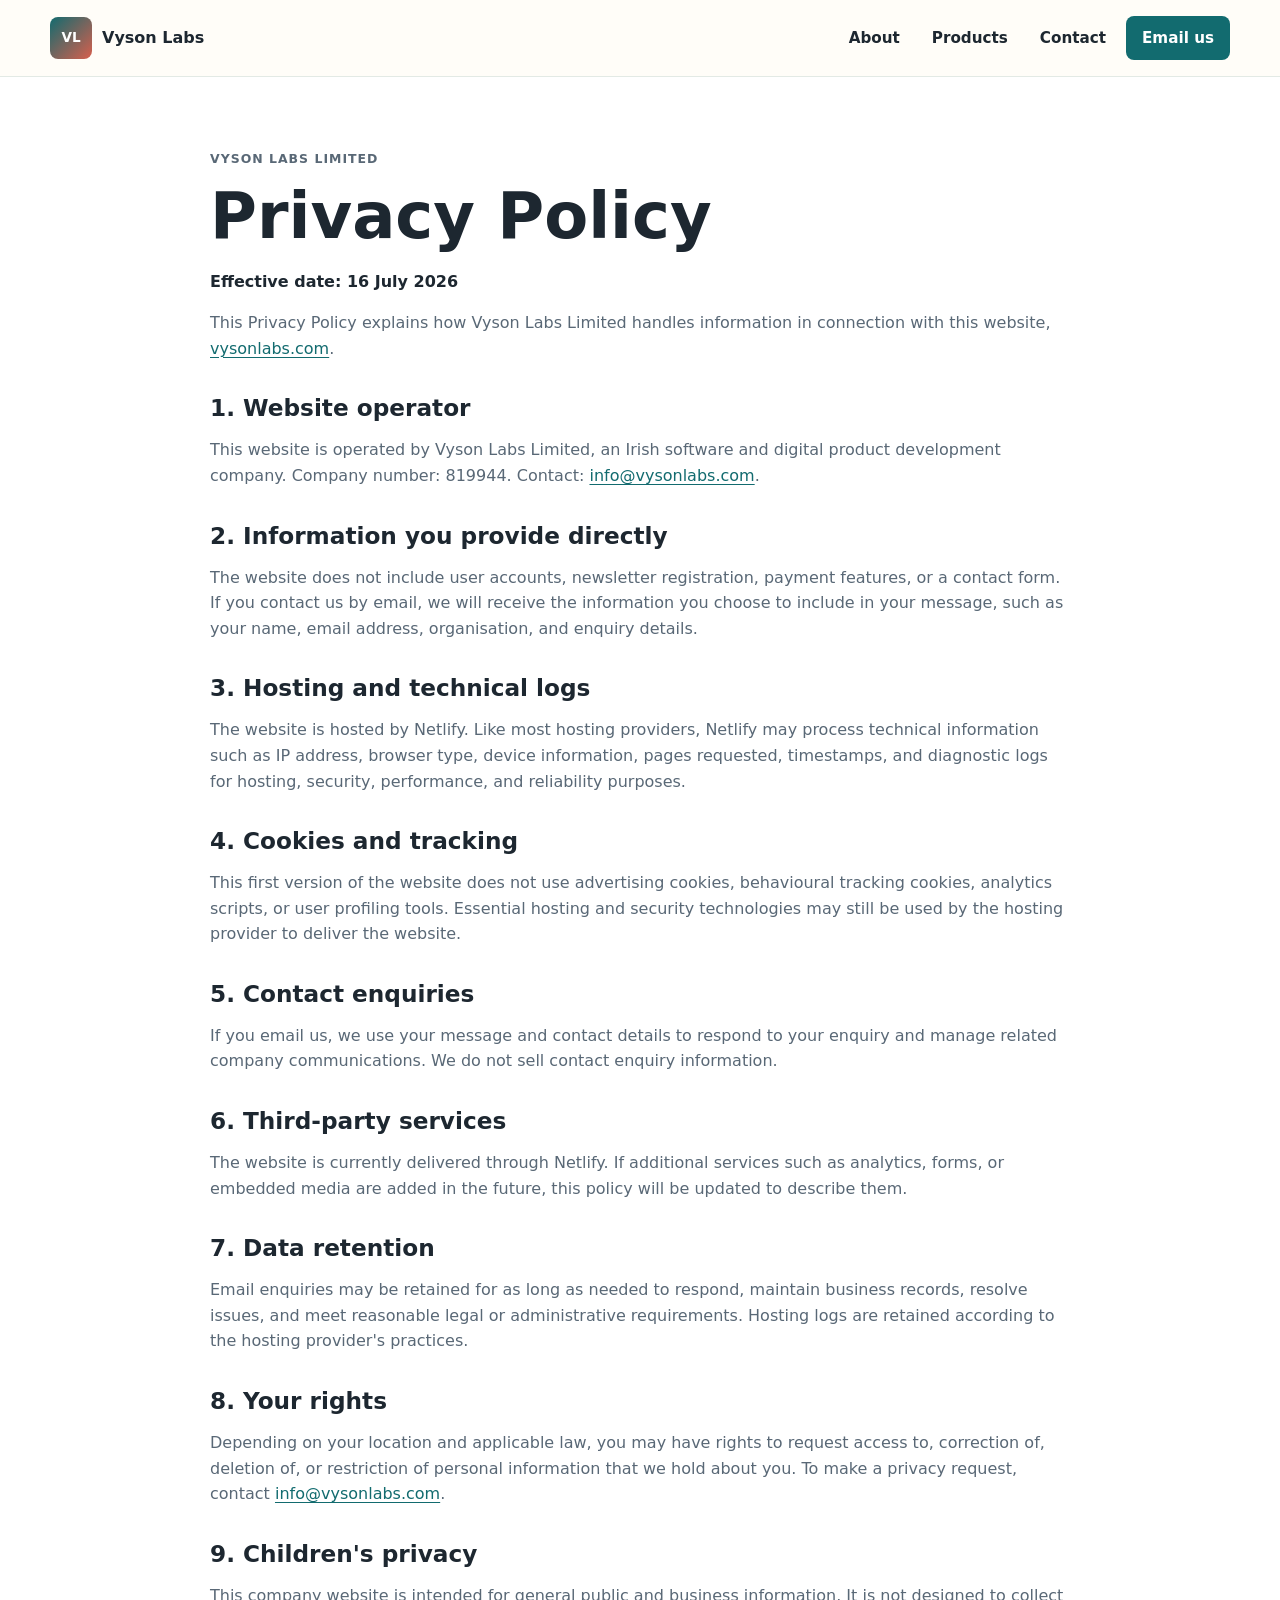
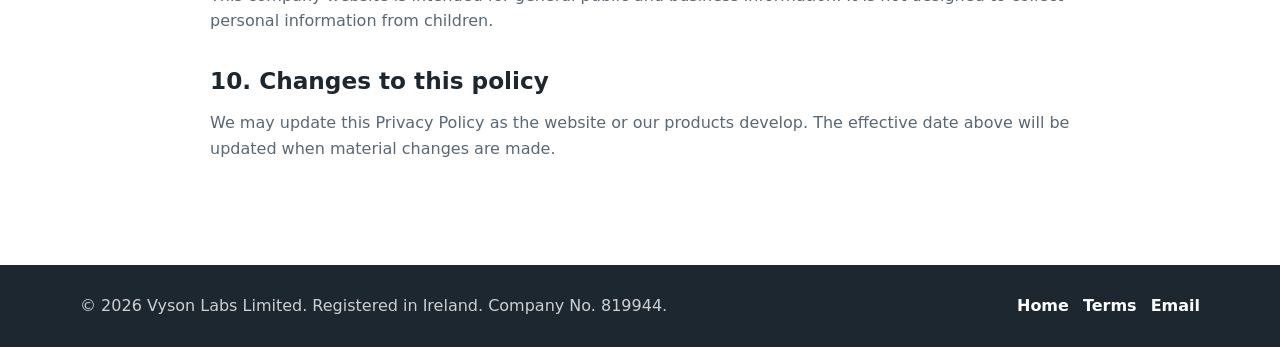
==== privacy/index.html @ 1d6f96e5 "Build static Vyson Labs website" ====
<!doctype html>
<html lang="en">
<head>
  <meta charset="utf-8">
  <meta name="viewport" content="width=device-width, initial-scale=1">
  <title>Privacy Policy | Vyson Labs Limited</title>
  <meta name="description" content="Privacy Policy for the Vyson Labs Limited website.">
  <link rel="canonical" href="https://vysonlabs.com/privacy/">
  <meta name="theme-color" content="#126b6f">
  <link rel="icon" href="../favicon.svg" type="image/svg+xml">
  <link rel="stylesheet" href="../assets/css/styles.css">
</head>
<body>
  <a class="skip-link" href="#main">Skip to content</a>
  <header class="site-header" data-header>
    <nav class="nav" aria-label="Primary navigation">
      <a class="brand" href="../" aria-label="Vyson Labs home"><span class="brand-mark" aria-hidden="true">VL</span><span>Vyson Labs</span></a>
      <button class="nav-toggle" type="button" aria-expanded="false" aria-controls="primary-menu"><span class="sr-only">Toggle navigation</span><span aria-hidden="true"></span><span aria-hidden="true"></span><span aria-hidden="true"></span></button>
      <div class="nav-links" id="primary-menu">
        <a href="../#about">About</a>
        <a href="../#products">Products</a>
        <a href="../#contact">Contact</a>
        <a class="nav-contact" href="mailto:info@vysonlabs.com">Email us</a>
      </div>
    </nav>
  </header>
  <main id="main" class="legal-page">
    <article class="container legal-content">
      <p class="eyebrow">Vyson Labs Limited</p>
      <h1>Privacy Policy</h1>
      <p class="effective-date">Effective date: 16 July 2026</p>
      <p>This Privacy Policy explains how Vyson Labs Limited handles information in connection with this website, <a href="https://vysonlabs.com">vysonlabs.com</a>.</p>

      <h2>1. Website operator</h2>
      <p>This website is operated by Vyson Labs Limited, an Irish software and digital product development company. Company number: 819944. Contact: <a href="mailto:info@vysonlabs.com">info@vysonlabs.com</a>.</p>

      <h2>2. Information you provide directly</h2>
      <p>The website does not include user accounts, newsletter registration, payment features, or a contact form. If you contact us by email, we will receive the information you choose to include in your message, such as your name, email address, organisation, and enquiry details.</p>

      <h2>3. Hosting and technical logs</h2>
      <p>The website is hosted by Netlify. Like most hosting providers, Netlify may process technical information such as IP address, browser type, device information, pages requested, timestamps, and diagnostic logs for hosting, security, performance, and reliability purposes.</p>

      <h2>4. Cookies and tracking</h2>
      <p>This first version of the website does not use advertising cookies, behavioural tracking cookies, analytics scripts, or user profiling tools. Essential hosting and security technologies may still be used by the hosting provider to deliver the website.</p>

      <h2>5. Contact enquiries</h2>
      <p>If you email us, we use your message and contact details to respond to your enquiry and manage related company communications. We do not sell contact enquiry information.</p>

      <h2>6. Third-party services</h2>
      <p>The website is currently delivered through Netlify. If additional services such as analytics, forms, or embedded media are added in the future, this policy will be updated to describe them.</p>

      <h2>7. Data retention</h2>
      <p>Email enquiries may be retained for as long as needed to respond, maintain business records, resolve issues, and meet reasonable legal or administrative requirements. Hosting logs are retained according to the hosting provider's practices.</p>

      <h2>8. Your rights</h2>
      <p>Depending on your location and applicable law, you may have rights to request access to, correction of, deletion of, or restriction of personal information that we hold about you. To make a privacy request, contact <a href="mailto:info@vysonlabs.com">info@vysonlabs.com</a>.</p>

      <h2>9. Children's privacy</h2>
      <p>This company website is intended for general public and business information. It is not designed to collect personal information from children.</p>

      <h2>10. Changes to this policy</h2>
      <p>We may update this Privacy Policy as the website or our products develop. The effective date above will be updated when material changes are made.</p>
    </article>
  </main>
  <footer class="site-footer">
    <div class="container footer-grid"><p>© 2026 Vyson Labs Limited. Registered in Ireland. Company No. 819944.</p><div class="footer-links"><a href="../">Home</a><a href="../terms/">Terms</a><a href="mailto:info@vysonlabs.com">Email</a></div></div>
  </footer>
  <script src="../assets/js/main.js" defer></script>
</body>
</html>
---- assets/css/styles.css ----
:root {
  --ink: #1d2730;
  --muted: #596876;
  --paper: #fffdf8;
  --surface: #ffffff;
  --soft: #eef7f4;
  --teal: #126b6f;
  --teal-dark: #0d4f52;
  --coral: #d75f4d;
  --gold: #e0aa37;
  --mint: #9fd8c6;
  --line: #dce7e2;
  --shadow: 0 24px 70px rgba(29, 39, 48, 0.12);
  --radius: 8px;
  --max: 1120px;
}

* { box-sizing: border-box; }
html { scroll-behavior: smooth; }
body {
  margin: 0;
  font-family: Inter, ui-sans-serif, system-ui, -apple-system, BlinkMacSystemFont, "Segoe UI", sans-serif;
  color: var(--ink);
  background: var(--paper);
  line-height: 1.6;
  text-rendering: optimizeLegibility;
}
body.nav-open { overflow: hidden; }
a { color: var(--teal); text-underline-offset: 0.18em; }
a:hover { color: var(--teal-dark); }
img { max-width: 100%; height: auto; }
.container { width: min(100% - 40px, var(--max)); margin: 0 auto; }
.section-pad { padding: 88px 0; }
.skip-link {
  position: absolute;
  left: 16px;
  top: -80px;
  z-index: 20;
  background: var(--ink);
  color: #fff;
  padding: 10px 14px;
  border-radius: var(--radius);
}
.skip-link:focus { top: 16px; }
:focus-visible { outline: 3px solid var(--gold); outline-offset: 4px; }
.sr-only {
  position: absolute;
  width: 1px;
  height: 1px;
  padding: 0;
  margin: -1px;
  overflow: hidden;
  clip: rect(0, 0, 0, 0);
  white-space: nowrap;
  border: 0;
}

.site-header {
  position: sticky;
  top: 0;
  z-index: 10;
  background: rgba(255, 253, 248, 0.92);
  border-bottom: 1px solid rgba(220, 231, 226, 0.8);
  backdrop-filter: blur(16px);
}
.nav {
  width: min(100% - 40px, 1180px);
  min-height: 76px;
  margin: 0 auto;
  display: flex;
  align-items: center;
  justify-content: space-between;
  gap: 24px;
}
.brand {
  display: inline-flex;
  align-items: center;
  gap: 10px;
  color: var(--ink);
  font-weight: 800;
  text-decoration: none;
  letter-spacing: 0;
}
.brand-mark {
  display: grid;
  place-items: center;
  width: 42px;
  height: 42px;
  border-radius: var(--radius);
  color: #fff;
  background: linear-gradient(135deg, var(--teal), var(--coral));
  font-size: 0.85rem;
  font-weight: 800;
}
.nav-links {
  display: flex;
  align-items: center;
  gap: 8px;
}
.nav-links a {
  color: var(--ink);
  text-decoration: none;
  font-weight: 700;
  font-size: 0.95rem;
  padding: 10px 12px;
  border-radius: var(--radius);
}
.nav-links a:hover { background: var(--soft); color: var(--teal-dark); }
.nav-links .nav-contact {
  background: var(--teal);
  color: #fff;
  padding-inline: 16px;
}
.nav-links .nav-contact:hover { background: var(--teal-dark); color: #fff; }
.nav-toggle {
  display: none;
  width: 44px;
  height: 44px;
  border: 1px solid var(--line);
  border-radius: var(--radius);
  background: var(--surface);
  padding: 10px;
}
.nav-toggle span:not(.sr-only) {
  display: block;
  width: 100%;
  height: 2px;
  margin: 5px 0;
  background: var(--ink);
}

.hero {
  position: relative;
  overflow: hidden;
  background:
    radial-gradient(circle at 82% 20%, rgba(224, 170, 55, 0.2), transparent 28%),
    linear-gradient(135deg, #fffdf8 0%, #eef7f4 100%);
}
.hero-grid {
  display: grid;
  grid-template-columns: minmax(0, 1.05fr) minmax(340px, 0.95fr);
  align-items: center;
  gap: 64px;
}
.eyebrow {
  margin: 0 0 12px;
  color: var(--coral);
  font-size: 0.78rem;
  font-weight: 800;
  letter-spacing: 0.08em;
  text-transform: uppercase;
}
h1, h2, h3 { line-height: 1.12; margin: 0; letter-spacing: 0; }
h1 { font-size: clamp(2.45rem, 6vw, 5.25rem); max-width: 850px; }
h2 { font-size: clamp(2rem, 4vw, 3.3rem); }
h3 { font-size: 1.25rem; }
.hero-text {
  max-width: 680px;
  margin: 24px 0 0;
  color: var(--muted);
  font-size: clamp(1.05rem, 2vw, 1.28rem);
}
.hero-actions {
  display: flex;
  flex-wrap: wrap;
  gap: 14px;
  margin-top: 34px;
}
.button {
  display: inline-flex;
  align-items: center;
  justify-content: center;
  min-height: 48px;
  border-radius: var(--radius);
  padding: 12px 18px;
  font-weight: 800;
  text-decoration: none;
  border: 1px solid transparent;
}
.button.primary { background: var(--teal); color: #fff; box-shadow: 0 12px 28px rgba(18, 107, 111, 0.22); }
.button.primary:hover { background: var(--teal-dark); color: #fff; }
.button.secondary { background: #fff; color: var(--teal-dark); border-color: var(--line); }
.button.secondary:hover { border-color: var(--teal); }
.hero-visual {
  position: relative;
  min-height: 430px;
}
.device-panel {
  position: relative;
  z-index: 2;
  min-height: 400px;
  border: 1px solid rgba(18, 107, 111, 0.14);
  border-radius: 28px;
  background: linear-gradient(150deg, #ffffff, #eef7f4 60%, #fff3dc);
  box-shadow: var(--shadow);
  padding: 32px;
  overflow: hidden;
}
.device-panel::before {
  content: "";
  position: absolute;
  inset: 90px 28px auto auto;
  width: 170px;
  height: 170px;
  border-radius: 50%;
  background: conic-gradient(from 20deg, var(--teal), var(--mint), var(--gold), var(--coral), var(--teal));
  opacity: 0.82;
}
.device-topline {
  width: 90px;
  height: 8px;
  border-radius: 999px;
  background: rgba(29, 39, 48, 0.16);
  margin: 0 auto 42px;
}
.learning-card {
  position: absolute;
  display: flex;
  align-items: center;
  gap: 12px;
  min-width: 190px;
  padding: 16px;
  border: 1px solid rgba(220, 231, 226, 0.9);
  border-radius: var(--radius);
  background: rgba(255, 255, 255, 0.86);
  box-shadow: 0 18px 45px rgba(29, 39, 48, 0.12);
}
.card-one { left: 34px; top: 110px; }
.card-two { right: 34px; top: 220px; }
.card-three { left: 72px; bottom: 42px; }
.mini-icon {
  display: grid;
  place-items: center;
  width: 44px;
  height: 44px;
  border-radius: var(--radius);
  color: #fff;
  background: var(--teal);
  font-weight: 900;
}
.card-two .mini-icon { background: var(--coral); }
.card-three .mini-icon { background: var(--gold); color: var(--ink); }
.signal-block {
  position: absolute;
  border-radius: 24px;
  background: var(--coral);
  opacity: 0.18;
}
.signal-a { width: 120px; height: 120px; right: -16px; top: -12px; }
.signal-b { width: 170px; height: 90px; left: -22px; bottom: 28px; background: var(--teal); }

.about-band { background: #fff; }
.two-column {
  display: grid;
  grid-template-columns: minmax(220px, 0.8fr) minmax(0, 1.2fr);
  gap: 56px;
}
.content-stack p { margin: 0 0 18px; color: var(--muted); font-size: 1.05rem; }
.company-facts {
  display: grid;
  grid-template-columns: repeat(2, minmax(0, 1fr));
  gap: 14px;
  margin: 28px 0 0;
}
.company-facts div {
  border: 1px solid var(--line);
  border-radius: var(--radius);
  background: var(--paper);
  padding: 16px;
}
dt { color: var(--muted); font-size: 0.85rem; font-weight: 800; }
dd { margin: 4px 0 0; font-weight: 800; }
.section-heading { max-width: 760px; margin-bottom: 36px; }
.section-heading p:not(.eyebrow) { color: var(--muted); font-size: 1.08rem; margin: 14px 0 0; }
.section-heading.compact { max-width: 680px; }
.product-grid { display: grid; grid-template-columns: repeat(2, minmax(0, 1fr)); gap: 24px; }
.product-card {
  display: grid;
  grid-template-columns: auto 1fr;
  gap: 20px;
  min-height: 100%;
  border: 1px solid var(--line);
  border-radius: var(--radius);
  background: #fff;
  padding: 24px;
  box-shadow: 0 16px 50px rgba(29, 39, 48, 0.08);
}
.product-icon {
  display: grid;
  place-items: center;
  width: 58px;
  height: 58px;
  border-radius: var(--radius);
  color: #fff;
  font-weight: 900;
  background: var(--teal);
}
.product-icon.lumora { background: var(--coral); }
.product-title-row {
  display: flex;
  flex-wrap: wrap;
  align-items: center;
  gap: 10px;
  justify-content: space-between;
  margin-bottom: 12px;
}
.status {
  display: inline-flex;
  align-items: center;
  min-height: 28px;
  border-radius: 999px;
  padding: 4px 10px;
  background: var(--soft);
  color: var(--teal-dark);
  font-size: 0.78rem;
  font-weight: 900;
}
.status.concept { background: #fff3dc; color: #76510a; }
.product-card p { color: var(--muted); margin: 0 0 16px; }
.feature-list { padding-left: 18px; margin: 0 0 16px; color: var(--ink); }
.feature-list li { margin: 7px 0; }
.audience { font-size: 0.95rem; }
.approach-band { background: var(--teal-dark); color: #fff; }
.approach-band .eyebrow { color: var(--mint); }
.approach-band .section-heading p { color: rgba(255,255,255,0.78); }
.values-grid {
  display: grid;
  grid-template-columns: repeat(4, minmax(0, 1fr));
  gap: 16px;
}
.values-grid article {
  border: 1px solid rgba(255, 255, 255, 0.18);
  border-radius: var(--radius);
  padding: 20px;
  background: rgba(255, 255, 255, 0.07);
}
.values-grid p { margin: 10px 0 0; color: rgba(255, 255, 255, 0.78); }
.contact-section { background: #fff; }
.contact-grid {
  display: grid;
  grid-template-columns: minmax(0, 1fr) minmax(280px, 420px);
  gap: 40px;
  align-items: start;
}
.contact-grid p { max-width: 650px; color: var(--muted); font-size: 1.08rem; }
.contact-card {
  display: grid;
  gap: 8px;
  border: 1px solid var(--line);
  border-radius: var(--radius);
  background: var(--paper);
  padding: 24px;
  font-style: normal;
  font-weight: 700;
}
.site-footer {
  background: var(--ink);
  color: rgba(255, 255, 255, 0.78);
  padding: 28px 0;
}
.footer-grid {
  display: flex;
  justify-content: space-between;
  align-items: center;
  gap: 20px;
}
.footer-grid p { margin: 0; }
.footer-links { display: flex; flex-wrap: wrap; gap: 14px; }
.footer-links a { color: #fff; font-weight: 700; text-decoration: none; }
.footer-links a:hover { text-decoration: underline; }
.legal-page { background: #fff; }
.legal-content {
  max-width: 860px;
  padding-top: 72px;
  padding-bottom: 88px;
}
.legal-content h1 { font-size: clamp(2.3rem, 5vw, 4rem); }
.legal-content h2 { font-size: 1.45rem; margin-top: 34px; }
.legal-content p { color: var(--muted); }
.effective-date { font-weight: 800; color: var(--ink) !important; }

@media (max-width: 900px) {
  .section-pad { padding: 68px 0; }
  .hero-grid, .two-column, .contact-grid { grid-template-columns: 1fr; }
  .hero-grid { gap: 42px; }
  .hero-visual { min-height: 360px; }
  .device-panel { min-height: 350px; }
  .product-grid, .values-grid { grid-template-columns: 1fr; }
  .company-facts { grid-template-columns: 1fr; }
}

@media (max-width: 760px) {
  .container, .nav { width: min(100% - 28px, var(--max)); }
  .nav-toggle { display: block; }
  .nav-links {
    position: fixed;
    inset: 76px 14px auto 14px;
    display: none;
    flex-direction: column;
    align-items: stretch;
    gap: 6px;
    padding: 14px;
    border: 1px solid var(--line);
    border-radius: var(--radius);
    background: #fff;
    box-shadow: var(--shadow);
  }
  body.nav-open .nav-links { display: flex; }
  .nav-links a { padding: 13px 12px; }
  .hero { padding-top: 12px; }
  h1 { font-size: clamp(2.35rem, 13vw, 3.8rem); }
  .hero-actions { align-items: stretch; flex-direction: column; }
  .button { width: 100%; }
  .product-card { grid-template-columns: 1fr; }
  .footer-grid { align-items: flex-start; flex-direction: column; }
  .learning-card { min-width: 160px; }
  .card-one { left: 18px; }
  .card-two { right: 18px; }
  .card-three { left: 34px; }
}

@media (max-width: 430px) {
  .section-pad { padding: 56px 0; }
  .device-panel { padding: 24px 18px; }
  .hero-visual { min-height: 330px; }
  .device-panel { min-height: 320px; }
  .learning-card { padding: 12px; min-width: 142px; }
  .mini-icon { width: 38px; height: 38px; }
  .card-two { top: 192px; }
  .card-three { bottom: 30px; left: 18px; }
}

@media (prefers-reduced-motion: reduce) {
  *, *::before, *::after {
    animation-duration: 0.01ms !important;
    animation-iteration-count: 1 !important;
    scroll-behavior: auto !important;
    transition-duration: 0.01ms !important;
  }
}

.not-found-page {
  min-height: 62vh;
  display: grid;
  align-items: center;
  background: linear-gradient(135deg, #fffdf8 0%, #eef7f4 100%);
}
.not-found-content {
  max-width: 760px;
  padding-top: 84px;
  padding-bottom: 84px;
}
.not-found-content p:not(.eyebrow) {
  color: var(--muted);
  font-size: 1.12rem;
  margin: 20px 0 0;
}
@media (max-width: 760px) {
  .static-links {
    position: static;
    display: flex;
    flex-direction: row;
    box-shadow: none;
    border: 0;
    padding: 0;
    background: transparent;
  }
  .static-links a:not(.nav-contact) { display: none; }
}
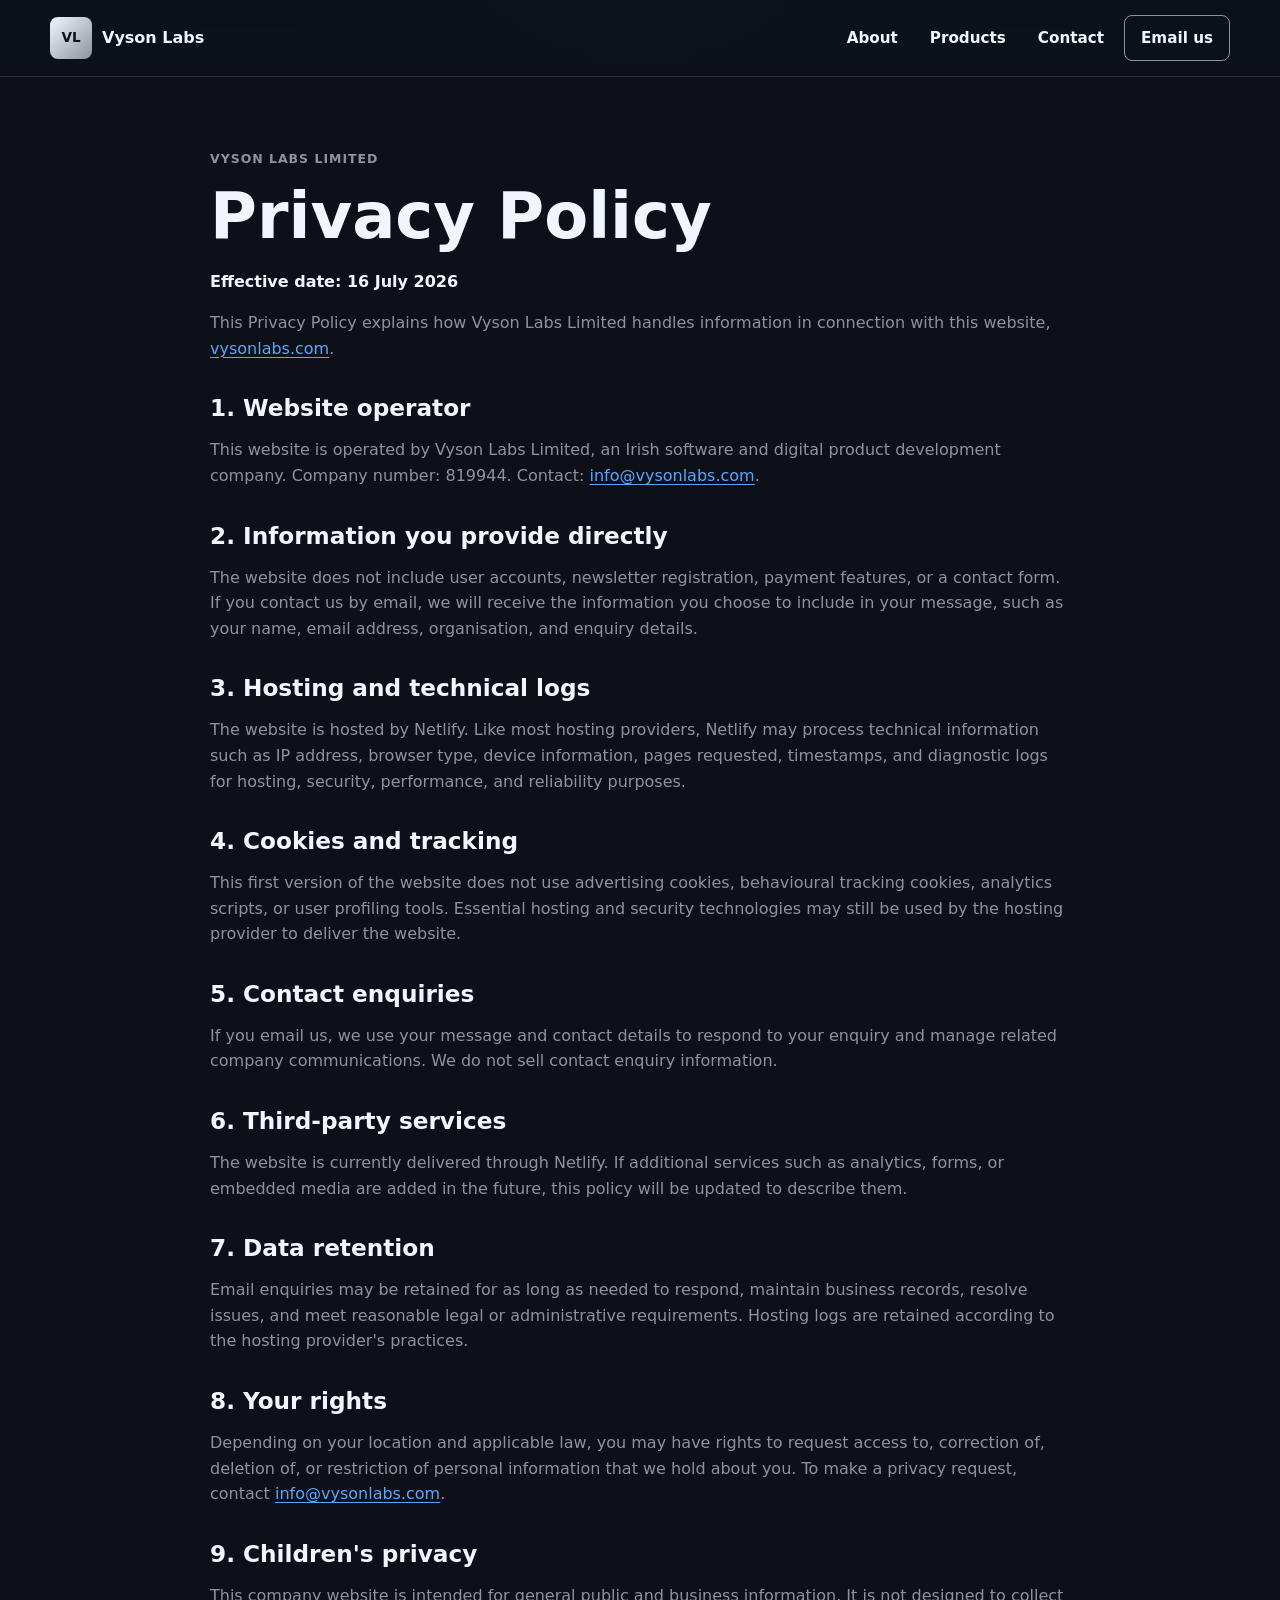
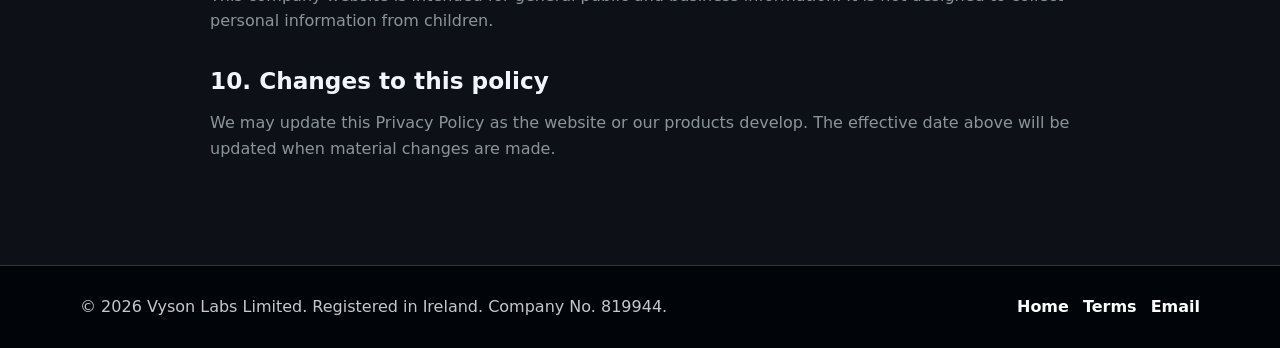
==== commit c97f8db6: "Update contact email and dark landing page" ====
--- a/privacy/index.html
+++ b/privacy/index.html
@@ -8,7 +8,7 @@
   <link rel="canonical" href="https://vysonlabs.com/privacy/">
   <meta name="theme-color" content="#126b6f">
   <link rel="icon" href="../favicon.svg" type="image/svg+xml">
-  <link rel="stylesheet" href="../assets/css/styles.css">
+  <link rel="stylesheet" href="../assets/css/styles.css?v=dark-landing">
 </head>
 <body>
   <a class="skip-link" href="#main">Skip to content</a>
--- a/assets/css/styles.css
+++ b/assets/css/styles.css
@@ -467,3 +467,446 @@
   }
   .static-links a:not(.nav-contact) { display: none; }
 }
+
+
+/* Dark GitHub-inspired landing treatment */
+:root {
+  --ink: #f0f6fc;
+  --muted: #8b949e;
+  --paper: #0d1117;
+  --surface: #161b22;
+  --soft: #21262d;
+  --teal: #2f81f7;
+  --teal-dark: #58a6ff;
+  --coral: #f778ba;
+  --gold: #d29922;
+  --mint: #3fb950;
+  --line: #30363d;
+  --shadow: 0 32px 90px rgba(1, 4, 9, 0.48);
+}
+
+body {
+  color: var(--ink);
+  background:
+    radial-gradient(circle at 50% -10%, rgba(47, 129, 247, 0.22), transparent 34%),
+    linear-gradient(180deg, #0d1117 0%, #0d1117 48%, #010409 100%);
+}
+
+a { color: #58a6ff; }
+a:hover { color: #79c0ff; }
+
+.site-header {
+  background: rgba(13, 17, 23, 0.88);
+  border-bottom: 1px solid rgba(48, 54, 61, 0.82);
+}
+
+.brand,
+.nav-links a { color: #f0f6fc; }
+
+.brand-mark {
+  color: #0d1117;
+  background: linear-gradient(135deg, #f0f6fc, #8b949e);
+}
+
+.nav-links a:hover {
+  background: #21262d;
+  color: #f0f6fc;
+}
+
+.nav-links .nav-contact {
+  background: transparent;
+  color: #f0f6fc;
+  border: 1px solid #8b949e;
+}
+
+.nav-links .nav-contact:hover {
+  background: #238636;
+  border-color: #3fb950;
+  color: #fff;
+}
+
+.nav-toggle {
+  background: #161b22;
+  border-color: #30363d;
+}
+
+.nav-toggle span:not(.sr-only) { background: #f0f6fc; }
+
+.hero {
+  min-height: calc(100vh - 76px);
+  display: grid;
+  align-items: center;
+  background:
+    radial-gradient(circle at 18% 25%, rgba(63, 185, 80, 0.16), transparent 22%),
+    radial-gradient(circle at 78% 20%, rgba(247, 120, 186, 0.14), transparent 24%),
+    radial-gradient(circle at 50% 0%, rgba(47, 129, 247, 0.26), transparent 35%),
+    #0d1117;
+  border-bottom: 1px solid #30363d;
+}
+
+.hero::before {
+  content: "";
+  position: absolute;
+  inset: 0;
+  pointer-events: none;
+  background-image:
+    linear-gradient(rgba(139, 148, 158, 0.08) 1px, transparent 1px),
+    linear-gradient(90deg, rgba(139, 148, 158, 0.08) 1px, transparent 1px);
+  background-size: 64px 64px;
+  mask-image: linear-gradient(to bottom, rgba(0,0,0,0.95), transparent 78%);
+}
+
+.hero-shell {
+  position: relative;
+  z-index: 1;
+  display: grid;
+  gap: 54px;
+  padding-top: 36px;
+}
+
+.hero-copy {
+  max-width: 980px;
+  margin: 0 auto;
+  text-align: center;
+}
+
+.hero .eyebrow {
+  display: inline-flex;
+  align-items: center;
+  min-height: 32px;
+  margin-bottom: 18px;
+  padding: 5px 12px;
+  border: 1px solid rgba(139, 148, 158, 0.34);
+  border-radius: 999px;
+  color: #7ee787;
+  background: rgba(22, 27, 34, 0.7);
+}
+
+.hero h1 {
+  max-width: 1040px;
+  margin: 0 auto;
+  font-size: clamp(3.1rem, 8vw, 6.85rem);
+  line-height: 0.96;
+  color: #f0f6fc;
+}
+
+.hero-text {
+  max-width: 780px;
+  margin: 28px auto 0;
+  color: #c9d1d9;
+  font-size: clamp(1.12rem, 2.2vw, 1.45rem);
+}
+
+.hero-actions {
+  justify-content: center;
+  gap: 12px;
+  margin-top: 34px;
+}
+
+.button {
+  min-height: 54px;
+  border-radius: 999px;
+  padding: 13px 22px;
+  font-weight: 800;
+}
+
+.button.primary {
+  background: #238636;
+  color: #fff;
+  box-shadow: 0 0 0 1px rgba(63, 185, 80, 0.45), 0 18px 42px rgba(35, 134, 54, 0.28);
+}
+
+.button.primary:hover { background: #2ea043; }
+
+.button.secondary {
+  background: rgba(22, 27, 34, 0.72);
+  color: #f0f6fc;
+  border-color: #8b949e;
+}
+
+.button.secondary:hover {
+  border-color: #f0f6fc;
+  color: #fff;
+}
+
+.hero-showcase {
+  width: min(100%, 1040px);
+  margin: 0 auto;
+  overflow: hidden;
+  border: 1px solid rgba(139, 148, 158, 0.32);
+  border-radius: 14px;
+  background: rgba(13, 17, 23, 0.72);
+  box-shadow: var(--shadow), 0 0 0 1px rgba(240, 246, 252, 0.04) inset;
+  backdrop-filter: blur(18px);
+}
+
+.showcase-topbar {
+  display: flex;
+  align-items: center;
+  gap: 8px;
+  min-height: 48px;
+  padding: 0 16px;
+  border-bottom: 1px solid #30363d;
+  background: #161b22;
+}
+
+.showcase-topbar span {
+  width: 12px;
+  height: 12px;
+  border-radius: 50%;
+  background: #f85149;
+}
+
+.showcase-topbar span:nth-child(2) { background: #d29922; }
+.showcase-topbar span:nth-child(3) { background: #3fb950; }
+.showcase-topbar strong {
+  margin-left: 10px;
+  color: #8b949e;
+  font-size: 0.86rem;
+}
+
+.showcase-grid {
+  display: grid;
+  grid-template-columns: minmax(0, 1.14fr) minmax(300px, 0.86fr);
+  gap: 16px;
+  padding: 16px;
+}
+
+.showcase-panel {
+  border: 1px solid #30363d;
+  border-radius: 8px;
+  background: linear-gradient(180deg, rgba(22, 27, 34, 0.96), rgba(13, 17, 23, 0.96));
+  padding: 22px;
+}
+
+.panel-header {
+  display: flex;
+  align-items: flex-start;
+  justify-content: space-between;
+  gap: 18px;
+}
+
+.panel-kicker {
+  margin-bottom: 12px;
+  color: #7ee787;
+  font-size: 0.78rem;
+  font-weight: 800;
+  text-transform: uppercase;
+}
+
+.panel-badge {
+  display: inline-flex;
+  align-items: center;
+  min-height: 30px;
+  white-space: nowrap;
+  border: 1px solid rgba(63, 185, 80, 0.34);
+  border-radius: 999px;
+  padding: 4px 11px;
+  color: #7ee787;
+  background: rgba(63, 185, 80, 0.12);
+  font-size: 0.78rem;
+  font-weight: 900;
+}
+
+.product-preview h2 {
+  color: #f0f6fc;
+  font-size: clamp(2.5rem, 5vw, 4.4rem);
+}
+
+.product-preview p,
+.status-preview p,
+.mini-product p {
+  color: #8b949e;
+  margin: 14px 0 0;
+}
+
+.primary-preview {
+  position: relative;
+  min-height: 430px;
+  overflow: hidden;
+}
+
+.primary-preview::after {
+  content: "";
+  position: absolute;
+  right: -70px;
+  bottom: -90px;
+  width: 250px;
+  height: 250px;
+  border-radius: 50%;
+  background: radial-gradient(circle, rgba(47, 129, 247, 0.28), transparent 64%);
+}
+
+.learning-path {
+  position: relative;
+  z-index: 1;
+  display: grid;
+  grid-template-columns: repeat(3, 1fr);
+  gap: 10px;
+  margin-top: 30px;
+}
+
+.learning-path span {
+  min-height: 78px;
+  display: grid;
+  place-items: center;
+  border: 1px solid rgba(88, 166, 255, 0.3);
+  border-radius: 8px;
+  color: #f0f6fc;
+  background:
+    linear-gradient(180deg, rgba(88, 166, 255, 0.18), rgba(63, 185, 80, 0.08)),
+    #0d1117;
+  font-size: 1.05rem;
+  font-weight: 900;
+}
+
+.learning-path span:nth-child(2) {
+  border-color: rgba(63, 185, 80, 0.34);
+  background:
+    linear-gradient(180deg, rgba(63, 185, 80, 0.18), rgba(88, 166, 255, 0.08)),
+    #0d1117;
+}
+
+.learning-path span:nth-child(3) {
+  border-color: rgba(247, 120, 186, 0.34);
+  background:
+    linear-gradient(180deg, rgba(247, 120, 186, 0.18), rgba(88, 166, 255, 0.08)),
+    #0d1117;
+}
+
+.topic-grid {
+  position: relative;
+  z-index: 1;
+  display: flex;
+  flex-wrap: wrap;
+  gap: 10px;
+  margin-top: 24px;
+}
+
+.topic-grid span,
+.principle-list span {
+  display: inline-flex;
+  align-items: center;
+  min-height: 32px;
+  border: 1px solid #30363d;
+  border-radius: 999px;
+  padding: 5px 11px;
+  color: #c9d1d9;
+  background: #0d1117;
+  font-size: 0.9rem;
+  font-weight: 800;
+}
+
+.showcase-stack {
+  display: grid;
+  gap: 16px;
+}
+
+.mini-product h3 {
+  color: #f0f6fc;
+  font-size: 2rem;
+}
+
+.principle-list {
+  display: flex;
+  flex-wrap: wrap;
+  gap: 10px;
+}
+
+.refined-status {
+  grid-column: 1 / -1;
+  display: flex;
+  gap: 14px;
+  align-items: flex-start;
+  background:
+    linear-gradient(90deg, rgba(63, 185, 80, 0.11), transparent 42%),
+    #0d1117;
+}
+
+.status-dot {
+  flex: 0 0 auto;
+  width: 14px;
+  height: 14px;
+  margin-top: 6px;
+  border-radius: 50%;
+  background: #3fb950;
+  box-shadow: 0 0 0 7px rgba(63, 185, 80, 0.14);
+}
+
+.about-band,
+.contact-section,
+.legal-page {
+  background: #0d1117;
+}
+
+#products {
+  background: #010409;
+}
+
+.approach-band {
+  background: #161b22;
+}
+
+.content-stack p,
+.section-heading p:not(.eyebrow),
+.product-card p,
+.contact-grid p,
+.legal-content p,
+.not-found-content p:not(.eyebrow) {
+  color: #8b949e;
+}
+
+.company-facts div,
+.product-card,
+.contact-card,
+.values-grid article {
+  border-color: #30363d;
+  background: #161b22;
+  box-shadow: none;
+}
+
+.company-facts div { background: #0d1117; }
+
+.product-icon,
+.product-icon.lumora {
+  color: #0d1117;
+  background: #58a6ff;
+}
+
+.product-icon.lumora { background: #f778ba; }
+
+.status {
+  background: rgba(63, 185, 80, 0.14);
+  color: #7ee787;
+}
+
+.status.concept {
+  background: rgba(210, 153, 34, 0.16);
+  color: #e3b341;
+}
+
+.site-footer {
+  background: #010409;
+  border-top: 1px solid #30363d;
+}
+
+.not-found-page {
+  background: radial-gradient(circle at 50% 0%, rgba(47, 129, 247, 0.18), transparent 38%), #0d1117;
+}
+
+@media (max-width: 900px) {
+  .showcase-grid { grid-template-columns: 1fr; }
+  .status-preview { grid-column: auto; }
+}
+
+@media (max-width: 760px) {
+  .nav-links {
+    background: #161b22;
+    border-color: #30363d;
+  }
+  .hero { min-height: auto; }
+  .hero-shell { padding-top: 8px; }
+  .hero h1 { font-size: clamp(3rem, 15vw, 4.7rem); }
+  .hero-actions { align-items: center; }
+  .button { width: min(100%, 340px); }
+}
